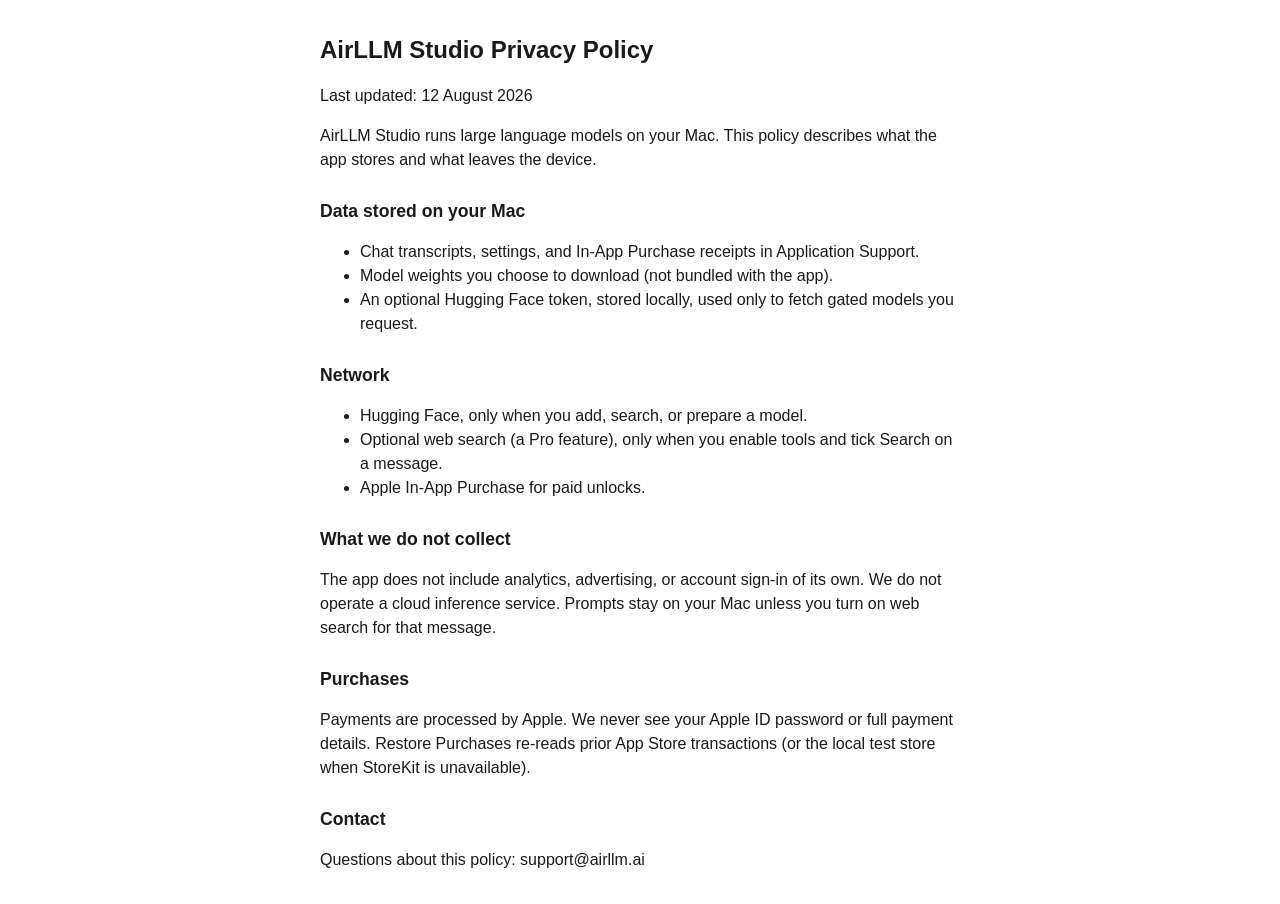
==== docs/legal/privacy.html @ 3112d1ef "B1: release Dev Unlock gate, GitHub Pages legal HTTPS, StoreKit catalog tests Disable Dev Unlock und" ====
<!DOCTYPE html>
<html lang="en">
<head>
  <meta charset="utf-8" />
  <meta name="viewport" content="width=device-width, initial-scale=1" />
  <title>AirLLM Studio Privacy Policy</title>
  <style>
    body { font-family: "IBM Plex Sans", Helvetica, sans-serif; max-width: 40rem; margin: 2rem auto; padding: 0 1.25rem; color: #1a1a1a; line-height: 1.5; }
    h1 { font-size: 1.5rem; }
    h2 { font-size: 1.1rem; margin-top: 1.6rem; }
  </style>
</head>
<body>
  <h1>AirLLM Studio Privacy Policy</h1>
  <p>Last updated: 12 August 2026</p>
  <p>AirLLM Studio runs large language models on your Mac. This policy describes what the app stores and what leaves the device.</p>
  <h2>Data stored on your Mac</h2>
  <ul>
    <li>Chat transcripts, settings, and In-App Purchase receipts in Application Support.</li>
    <li>Model weights you choose to download (not bundled with the app).</li>
    <li>An optional Hugging Face token, stored locally, used only to fetch gated models you request.</li>
  </ul>
  <h2>Network</h2>
  <ul>
    <li>Hugging Face, only when you add, search, or prepare a model.</li>
    <li>Optional web search (a Pro feature), only when you enable tools and tick Search on a message.</li>
    <li>Apple In-App Purchase for paid unlocks.</li>
  </ul>
  <h2>What we do not collect</h2>
  <p>The app does not include analytics, advertising, or account sign-in of its own. We do not operate a cloud inference service. Prompts stay on your Mac unless you turn on web search for that message.</p>
  <h2>Purchases</h2>
  <p>Payments are processed by Apple. We never see your Apple ID password or full payment details. Restore Purchases re-reads prior App Store transactions (or the local test store when StoreKit is unavailable).</p>
  <h2>Contact</h2>
  <p>Questions about this policy: support@airllm.ai</p>
</body>
</html>
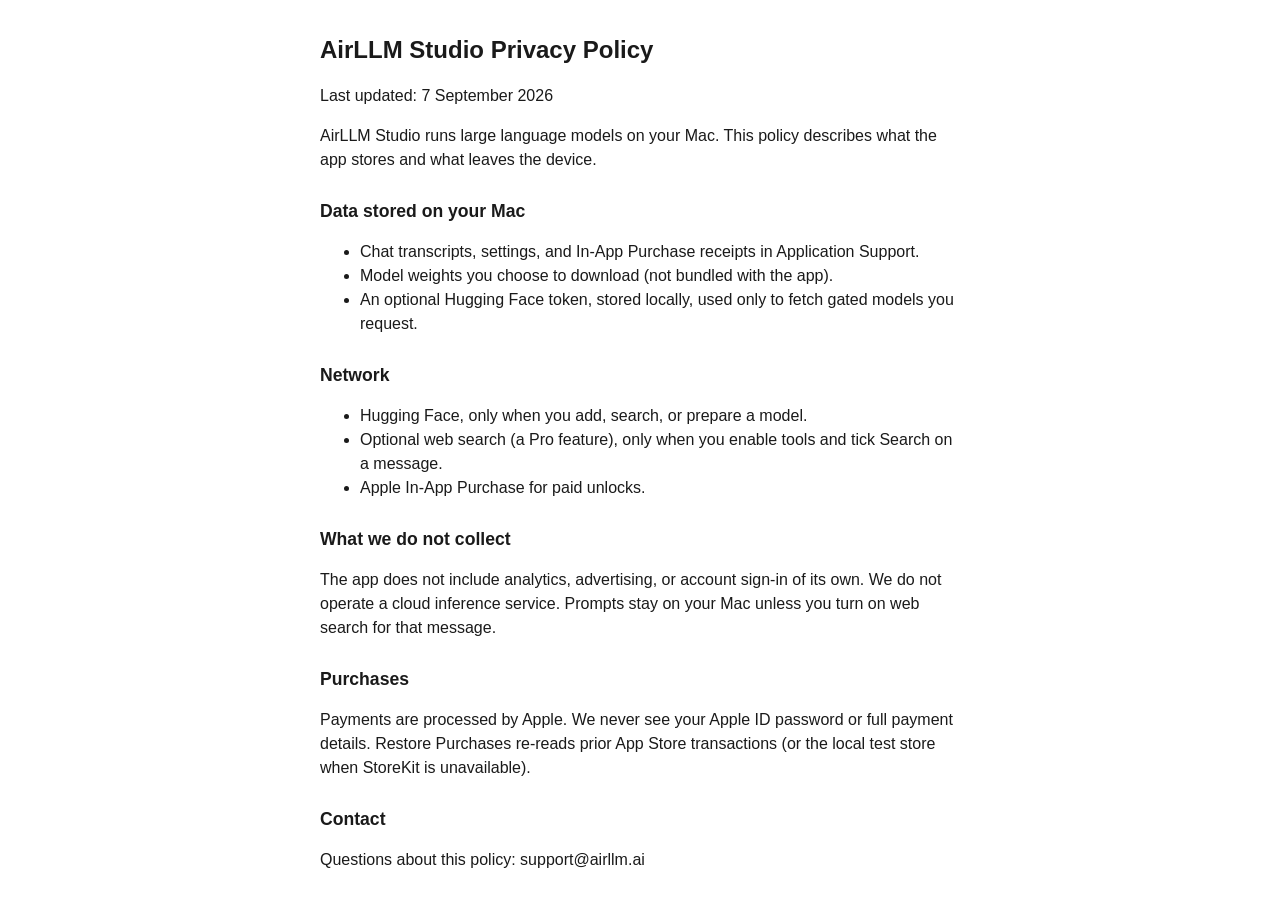
==== commit d5ef46de: "Critic punch list: Pages-only legal, cut Pro HTTPS theater, date bump Move design/superpowers off do" ====
--- a/docs/legal/privacy.html
+++ b/docs/legal/privacy.html
@@ -12,7 +12,7 @@
 </head>
 <body>
   <h1>AirLLM Studio Privacy Policy</h1>
-  <p>Last updated: 12 August 2026</p>
+  <p>Last updated: 7 September 2026</p>
   <p>AirLLM Studio runs large language models on your Mac. This policy describes what the app stores and what leaves the device.</p>
   <h2>Data stored on your Mac</h2>
   <ul>
